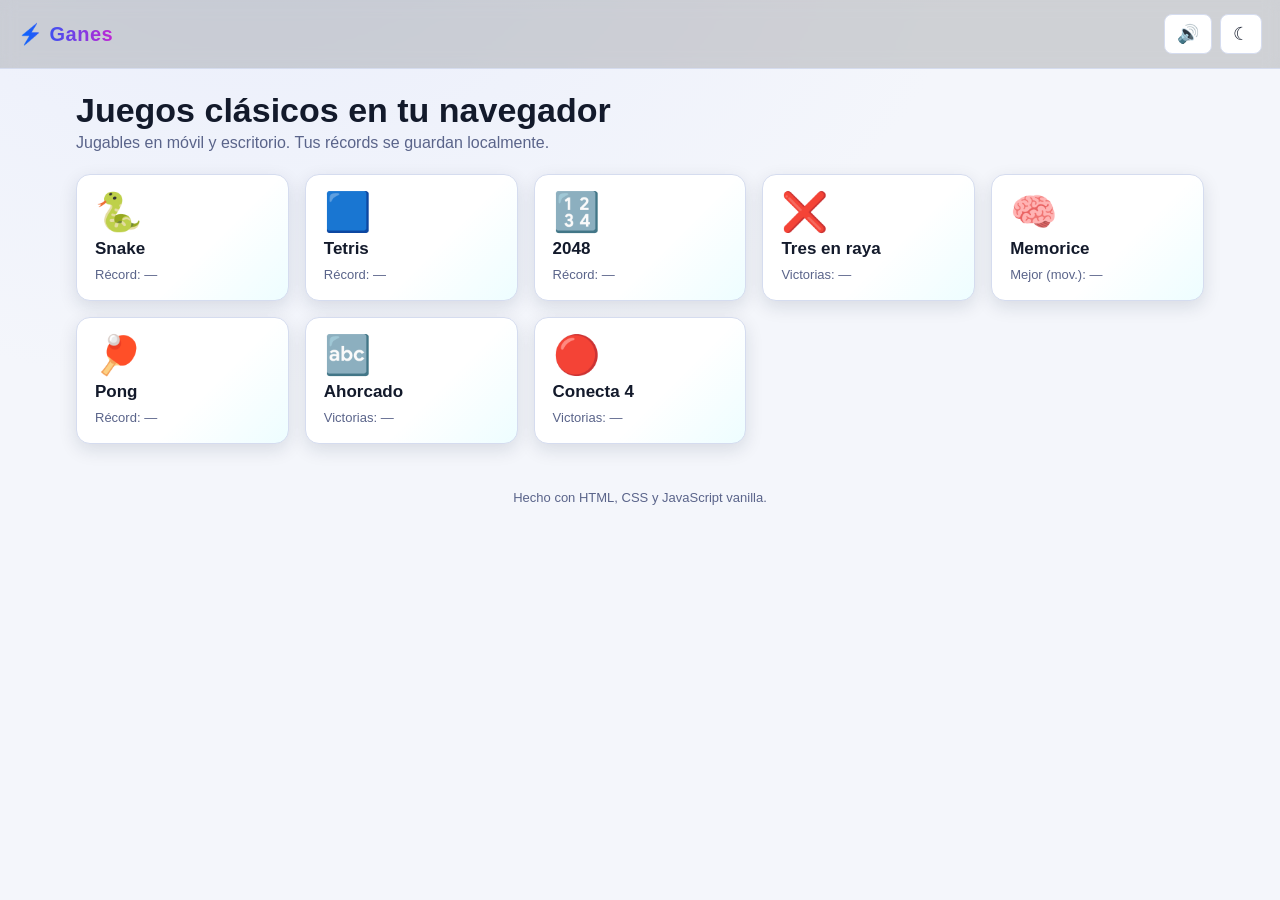
==== index.html @ 8a15feae "Add multi-game website with 8 JavaScript games Vanilla HTML/CSS/JS hub serving 8 classic games (Snak" ====
<!doctype html>
<html lang="es" data-theme="dark">
<head>
  <meta charset="utf-8" />
  <meta name="viewport" content="width=device-width, initial-scale=1, user-scalable=no, viewport-fit=cover" />
  <meta name="theme-color" content="#0b0f1a" />
  <title>Ganes · Juegos en JavaScript</title>
  <link rel="stylesheet" href="assets/css/base.css" />
</head>
<body>
  <header class="top-bar">
    <div class="brand">⚡ Ganes</div>
    <div class="top-actions">
      <button data-sound-toggle aria-label="Silenciar">🔊</button>
      <button data-theme-toggle aria-label="Cambiar tema">☀︎</button>
    </div>
  </header>

  <main>
    <h1>Juegos clásicos en tu navegador</h1>
    <p class="lead">Jugables en móvil y escritorio. Tus récords se guardan localmente.</p>

    <section class="grid" id="games"></section>
  </main>

  <footer>Hecho con HTML, CSS y JavaScript vanilla.</footer>

  <script type="module">
    import { initTheme } from './assets/js/theme.js';
    import { initSound } from './assets/js/sound.js';
    import { getHighScore, getPref } from './assets/js/storage.js';

    initTheme();
    initSound();

    const games = [
      { id: 'snake',         name: 'Snake',         emoji: '🐍', href: 'games/snake/',         scoreLabel: 'Récord' },
      { id: 'tetris',        name: 'Tetris',        emoji: '🟦', href: 'games/tetris/',        scoreLabel: 'Récord' },
      { id: '2048',          name: '2048',          emoji: '🔢', href: 'games/2048/',          scoreLabel: 'Récord' },
      { id: 'tres-en-raya',  name: 'Tres en raya',  emoji: '❌', href: 'games/tres-en-raya/',  scoreLabel: 'Victorias' },
      { id: 'memorice',      name: 'Memorice',      emoji: '🧠', href: 'games/memorice/',      scoreLabel: 'Mejor (mov.)' },
      { id: 'pong',          name: 'Pong',          emoji: '🏓', href: 'games/pong/',          scoreLabel: 'Récord' },
      { id: 'ahorcado',      name: 'Ahorcado',      emoji: '🔤', href: 'games/ahorcado/',      scoreLabel: 'Victorias' },
      { id: 'conecta-4',     name: 'Conecta 4',     emoji: '🔴', href: 'games/conecta-4/',     scoreLabel: 'Victorias' },
    ];

    const root = document.getElementById('games');
    for (const g of games) {
      let display;
      if (g.id === 'memorice') {
        const m = getPref('memorice_best', '');
        display = m ? `${m} mov.` : '—';
      } else {
        const hs = getHighScore(g.id);
        display = hs > 0 ? hs : '—';
      }
      const a = document.createElement('a');
      a.className = 'card';
      a.href = g.href;
      a.innerHTML = `
        <div class="emoji">${g.emoji}</div>
        <div class="name">${g.name}</div>
        <div class="hs">${g.scoreLabel}: ${display}</div>
      `;
      root.appendChild(a);
    }
  </script>
</body>
</html>
---- assets/css/base.css ----
:root {
  --bg: #0b0f1a;
  --bg-2: #131a2b;
  --surface: #1a2238;
  --fg: #e6ecff;
  --fg-dim: #8a93b3;
  --accent: #00e5ff;
  --accent-2: #ff3df0;
  --good: #4ade80;
  --bad: #ff5d6c;
  --border: #2a335a;
  --shadow: 0 8px 24px rgba(0, 0, 0, 0.35);
  --radius: 14px;
  --radius-sm: 8px;
  --font: -apple-system, BlinkMacSystemFont, "Segoe UI", Roboto, Oxygen, Ubuntu, Cantarell, "Helvetica Neue", Arial, sans-serif;
}

:root[data-theme="light"] {
  --bg: #f4f6fb;
  --bg-2: #eaeefb;
  --surface: #ffffff;
  --fg: #131a2b;
  --fg-dim: #5a648a;
  --accent: #0066ff;
  --accent-2: #c026d3;
  --border: #d5dcef;
  --shadow: 0 6px 18px rgba(20, 30, 60, 0.12);
}

* { box-sizing: border-box; }

html, body {
  margin: 0;
  padding: 0;
  background: radial-gradient(1200px 800px at 20% -10%, var(--bg-2), var(--bg) 60%);
  color: var(--fg);
  font-family: var(--font);
  min-height: 100%;
  -webkit-font-smoothing: antialiased;
  overscroll-behavior: none;
}

body { min-height: 100vh; }

a { color: var(--accent); text-decoration: none; }
a:hover { text-decoration: underline; }

button {
  font-family: inherit;
  cursor: pointer;
  background: var(--surface);
  color: var(--fg);
  border: 1px solid var(--border);
  border-radius: var(--radius-sm);
  padding: 10px 14px;
  font-size: 15px;
  transition: transform .08s ease, border-color .15s ease, background .15s ease;
}
button:hover { border-color: var(--accent); }
button:active { transform: translateY(1px); }
button.primary {
  background: linear-gradient(135deg, var(--accent), var(--accent-2));
  color: #fff;
  border: none;
  font-weight: 600;
}

.top-bar {
  display: flex;
  align-items: center;
  justify-content: space-between;
  padding: 14px 18px;
  border-bottom: 1px solid var(--border);
  background: rgba(0, 0, 0, 0.15);
  backdrop-filter: blur(8px);
  position: sticky;
  top: 0;
  z-index: 10;
}

.brand {
  font-weight: 700;
  letter-spacing: .5px;
  font-size: 20px;
  background: linear-gradient(90deg, var(--accent), var(--accent-2));
  -webkit-background-clip: text;
  background-clip: text;
  color: transparent;
}

.top-actions { display: flex; gap: 8px; }
.top-actions button { padding: 8px 12px; font-size: 18px; }

main { padding: 22px clamp(14px, 4vw, 36px); max-width: 1200px; margin: 0 auto; }

h1 { font-size: clamp(24px, 3vw, 34px); margin: 0 0 4px; }
.lead { color: var(--fg-dim); margin: 0 0 22px; }

.grid {
  display: grid;
  gap: 16px;
  grid-template-columns: repeat(auto-fill, minmax(180px, 1fr));
}

.card {
  display: flex;
  flex-direction: column;
  gap: 8px;
  padding: 18px;
  background: var(--surface);
  border: 1px solid var(--border);
  border-radius: var(--radius);
  box-shadow: var(--shadow);
  text-decoration: none;
  color: inherit;
  position: relative;
  overflow: hidden;
  transition: transform .15s ease, border-color .2s ease;
}
.card:hover { transform: translateY(-2px); border-color: var(--accent); text-decoration: none; }
.card .emoji { font-size: 38px; line-height: 1; }
.card .name { font-weight: 700; font-size: 17px; }
.card .hs { color: var(--fg-dim); font-size: 13px; }
.card::after {
  content: "";
  position: absolute;
  inset: -1px;
  background: linear-gradient(135deg, transparent 60%, rgba(0, 229, 255, 0.07));
  pointer-events: none;
}

footer {
  text-align: center;
  padding: 24px;
  color: var(--fg-dim);
  font-size: 13px;
}
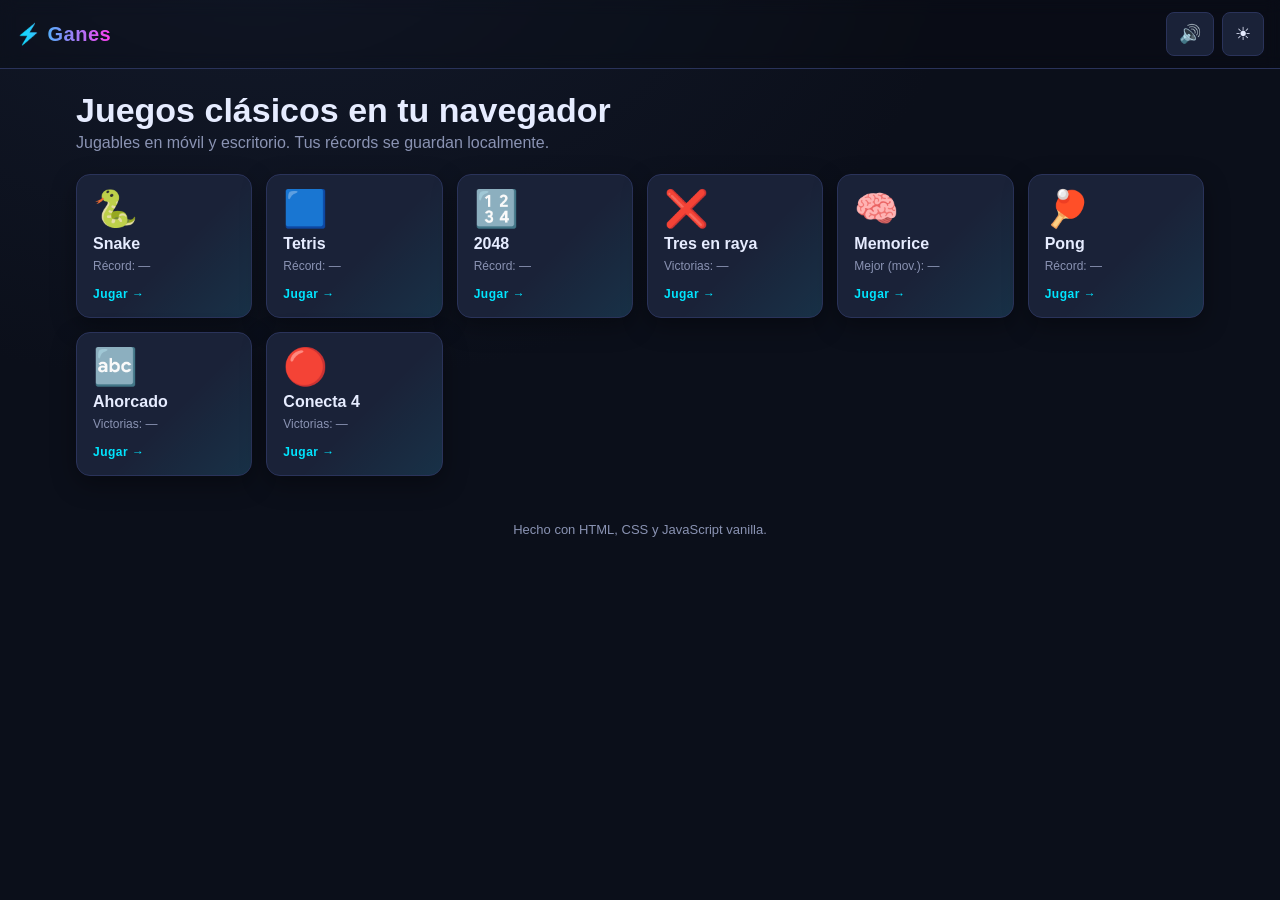
==== commit e56ac8c1: "mejoras en general, y pantalla completa pong" ====
--- a/index.html
+++ b/index.html
@@ -5,6 +5,8 @@
   <meta name="viewport" content="width=device-width, initial-scale=1, user-scalable=no, viewport-fit=cover" />
   <meta name="theme-color" content="#0b0f1a" />
   <title>Ganes · Juegos en JavaScript</title>
+  <meta name="description" content="8 juegos clásicos jugables en móvil y escritorio. Snake, Tetris, 2048, Pong y más. Gratis, sin instalación." />
+  <link rel="icon" href="data:image/svg+xml,<svg xmlns='http://www.w3.org/2000/svg' viewBox='0 0 100 100'><text y='.9em' font-size='90'>⚡</text></svg>" />
   <link rel="stylesheet" href="assets/css/base.css" />
 </head>
 <body>
@@ -61,6 +63,7 @@
         <div class="emoji">${g.emoji}</div>
         <div class="name">${g.name}</div>
         <div class="hs">${g.scoreLabel}: ${display}</div>
+        <div class="cta">Jugar →</div>
       `;
       root.appendChild(a);
     }
--- a/assets/css/base.css
+++ b/assets/css/base.css
@@ -13,6 +13,7 @@
   --radius: 14px;
   --radius-sm: 8px;
   --font: -apple-system, BlinkMacSystemFont, "Segoe UI", Roboto, Oxygen, Ubuntu, Cantarell, "Helvetica Neue", Arial, sans-serif;
+  --theme-color: #0b0f1a;
 }
 
 :root[data-theme="light"] {
@@ -27,7 +28,7 @@
   --shadow: 0 6px 18px rgba(20, 30, 60, 0.12);
 }
 
-* { box-sizing: border-box; }
+*, *::before, *::after { box-sizing: border-box; }
 
 html, body {
   margin: 0;
@@ -54,6 +55,9 @@
   border-radius: var(--radius-sm);
   padding: 10px 14px;
   font-size: 15px;
+  min-height: 44px;
+  -webkit-tap-highlight-color: transparent;
+  touch-action: manipulation;
   transition: transform .08s ease, border-color .15s ease, background .15s ease;
 }
 button:hover { border-color: var(--accent); }
@@ -65,14 +69,22 @@
   font-weight: 600;
 }
 
+/* En dispositivos táctiles, quitar hover states que no tienen sentido */
+@media (hover: none) {
+  button:hover { border-color: var(--border); background: var(--surface); }
+  button.primary:hover { background: linear-gradient(135deg, var(--accent), var(--accent-2)); }
+}
+
 .top-bar {
   display: flex;
   align-items: center;
   justify-content: space-between;
-  padding: 14px 18px;
+  padding: 12px 16px;
+  padding-top: max(12px, env(safe-area-inset-top));
   border-bottom: 1px solid var(--border);
   background: rgba(0, 0, 0, 0.15);
   backdrop-filter: blur(8px);
+  -webkit-backdrop-filter: blur(8px);
   position: sticky;
   top: 0;
   z-index: 10;
@@ -93,20 +105,39 @@
 
 main { padding: 22px clamp(14px, 4vw, 36px); max-width: 1200px; margin: 0 auto; }
 
-h1 { font-size: clamp(24px, 3vw, 34px); margin: 0 0 4px; }
+h1 { font-size: clamp(22px, 3vw, 34px); margin: 0 0 4px; }
 .lead { color: var(--fg-dim); margin: 0 0 22px; }
 
 .grid {
   display: grid;
-  gap: 16px;
-  grid-template-columns: repeat(auto-fill, minmax(180px, 1fr));
+  gap: 14px;
+  grid-template-columns: repeat(auto-fill, minmax(160px, 1fr));
 }
+
+@media (max-width: 360px) {
+  .grid { grid-template-columns: 1fr 1fr; gap: 10px; }
+}
+
+/* Animación de entrada escalonada para las cards */
+@keyframes fadeUp {
+  from { opacity: 0; transform: translateY(18px); }
+  to   { opacity: 1; transform: translateY(0); }
+}
+.card { animation: fadeUp .35s ease both; }
+.card:nth-child(1)  { animation-delay: .04s; }
+.card:nth-child(2)  { animation-delay: .08s; }
+.card:nth-child(3)  { animation-delay: .12s; }
+.card:nth-child(4)  { animation-delay: .16s; }
+.card:nth-child(5)  { animation-delay: .20s; }
+.card:nth-child(6)  { animation-delay: .24s; }
+.card:nth-child(7)  { animation-delay: .28s; }
+.card:nth-child(8)  { animation-delay: .32s; }
 
 .card {
   display: flex;
   flex-direction: column;
-  gap: 8px;
-  padding: 18px;
+  gap: 6px;
+  padding: 16px;
   background: var(--surface);
   border: 1px solid var(--border);
   border-radius: var(--radius);
@@ -115,23 +146,52 @@
   color: inherit;
   position: relative;
   overflow: hidden;
-  transition: transform .15s ease, border-color .2s ease;
+  -webkit-tap-highlight-color: transparent;
+  touch-action: manipulation;
+  transition: transform .15s ease, border-color .2s ease, box-shadow .2s ease;
 }
-.card:hover { transform: translateY(-2px); border-color: var(--accent); text-decoration: none; }
-.card .emoji { font-size: 38px; line-height: 1; }
-.card .name { font-weight: 700; font-size: 17px; }
-.card .hs { color: var(--fg-dim); font-size: 13px; }
+.card:hover {
+  transform: translateY(-3px);
+  border-color: var(--accent);
+  box-shadow: 0 12px 32px rgba(0, 229, 255, 0.15);
+  text-decoration: none;
+}
+.card:active {
+  transform: scale(0.97);
+  border-color: var(--accent);
+}
+.card .emoji { font-size: 36px; line-height: 1; margin-bottom: 2px; }
+.card .name { font-weight: 700; font-size: 16px; }
+.card .hs { color: var(--fg-dim); font-size: 12px; }
+.card .cta {
+  margin-top: auto;
+  padding-top: 8px;
+  font-size: 12px;
+  color: var(--accent);
+  font-weight: 600;
+  letter-spacing: .5px;
+}
 .card::after {
   content: "";
   position: absolute;
   inset: -1px;
-  background: linear-gradient(135deg, transparent 60%, rgba(0, 229, 255, 0.07));
+  background: linear-gradient(135deg, transparent 55%, rgba(0, 229, 255, 0.08));
   pointer-events: none;
+}
+
+/* En táctil, el hover de la card no aplica (usa :active) */
+@media (hover: none) {
+  .card:hover {
+    transform: none;
+    border-color: var(--border);
+    box-shadow: var(--shadow);
+  }
 }
 
 footer {
   text-align: center;
   padding: 24px;
+  padding-bottom: calc(24px + env(safe-area-inset-bottom));
   color: var(--fg-dim);
   font-size: 13px;
 }
